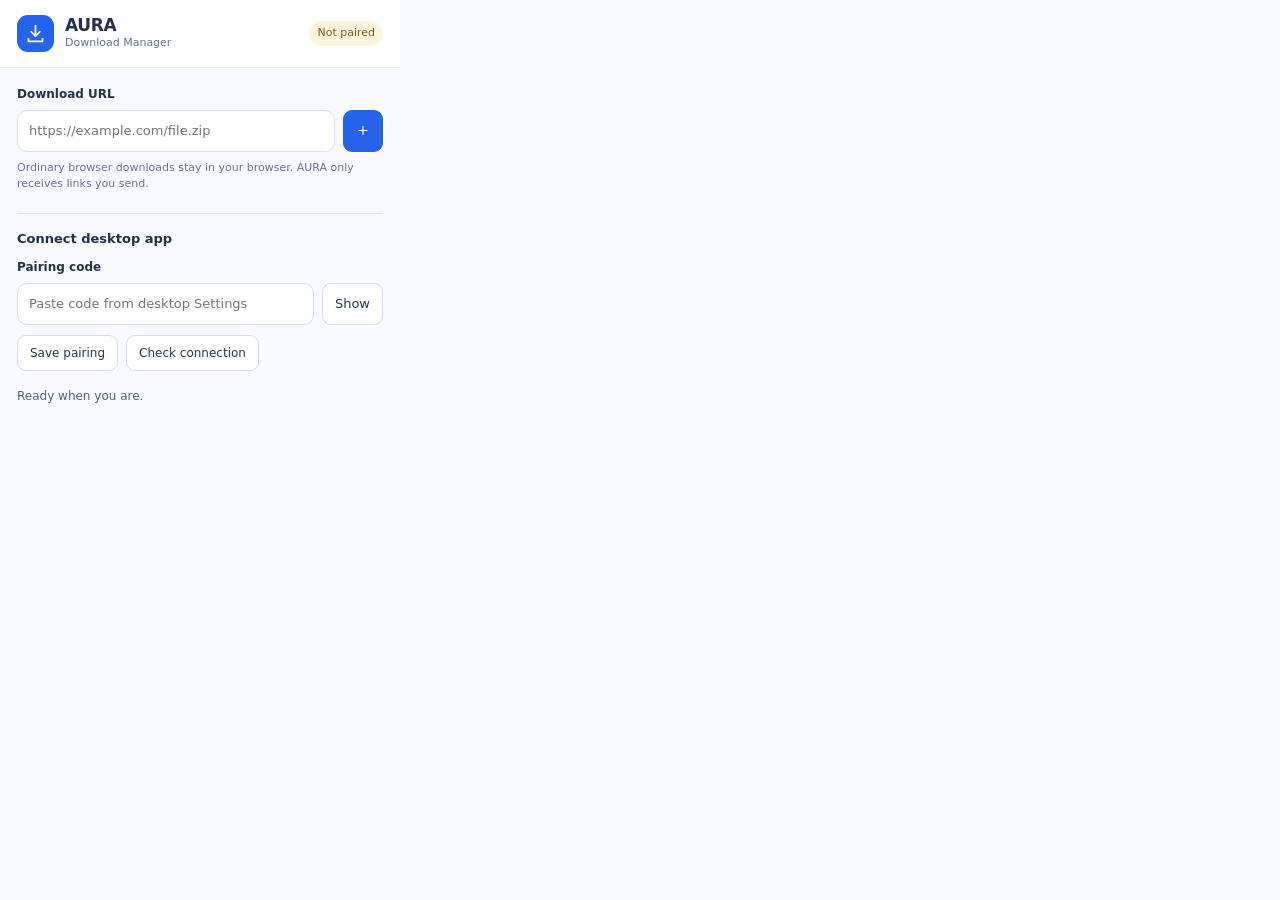
==== chrome/popup.html @ 23f6c223 "Add desktop source, Windows Qt app, paired browser controls and Pages site" ====
<!doctype html><html lang="en"><head><meta charset="utf-8"><meta name="viewport" content="width=device-width"><title>AURA</title><link rel="stylesheet" href="popup.css"></head><body>
<header><div class="logo" aria-hidden="true"><svg viewBox="0 0 24 24" fill="none" stroke="currentColor" stroke-width="2" stroke-linecap="round" stroke-linejoin="round"><path d="M12 3v12m-5-5 5 5 5-5M4 18v3h16v-3"/></svg></div><div><strong>AURA</strong><small>Download Manager</small></div><span id="state" class="status">Not paired</span></header>
<main><label for="url">Download URL</label><div class="field"><input id="url" type="url" placeholder="https://example.com/file.zip" autocomplete="off" spellcheck="false"><button id="send" class="primary" title="Add URL to AURA" aria-label="Add URL to AURA"><svg viewBox="0 0 24 24" fill="none" stroke="currentColor" stroke-width="2" stroke-linecap="round"><path d="M12 5v14M5 12h14"/></svg></button></div><p class="hint">Ordinary browser downloads stay in your browser. AURA only receives links you send.</p>
<section><div class="section-title">Connect desktop app</div><label for="token">Pairing code</label><div class="field"><input id="token" type="password" placeholder="Paste code from desktop Settings" autocomplete="off" spellcheck="false"><button id="toggle" title="Show or hide code" aria-label="Show or hide code">Show</button></div><div class="row"><button id="pair" class="secondary">Save pairing</button><button id="check" class="secondary">Check connection</button></div></section>
<div id="notice" role="status" aria-live="polite">Ready when you are.</div>
</main><script src="popup.js"></script></body></html>
---- chrome/popup.css ----
:root{color-scheme:light;font:13px/1.5 system-ui,-apple-system,"Segoe UI",sans-serif;color:#243249;background:#f8faff}*{box-sizing:border-box}body{margin:0;min-width:338px;max-width:400px}header{display:flex;align-items:center;gap:11px;background:white;border-bottom:1px solid #e5ebf3;padding:15px 17px}.logo{width:37px;height:37px;border-radius:11px;display:grid;place-items:center;background:#2563eb;color:white}.logo svg{width:21px;height:21px}strong{display:block;font-size:17px;letter-spacing:-.02em;line-height:1.2}small{display:block;color:#64748b;font-size:11px}.status{margin-left:auto;font-size:11px;color:#805b19;background:#fff5df;border-radius:99px;padding:4px 8px;white-space:nowrap}.status.online{color:#126045;background:#e7f8f0}main{padding:17px}label{font-size:12px;font-weight:650;display:block;margin-bottom:7px}.field{display:flex;gap:8px}input{min-width:0;flex:1;border:1px solid #d8e0ea;border-radius:10px;background:white;padding:10px 11px;color:#172337;outline:none;font:inherit}input:focus{border-color:#2872dc;box-shadow:0 0 0 3px #bfdbfe}button{display:inline-flex;align-items:center;justify-content:center;cursor:pointer;border:1px solid #d4dce8;border-radius:9px;background:white;color:#27364e;padding:8px 12px;font-weight:600;font:inherit;white-space:nowrap}button:hover{background:#edf4ff}button:focus-visible{outline:3px solid #93c5fd;outline-offset:2px}button:disabled{opacity:.5;cursor:wait}.primary{width:40px;flex-shrink:0;background:#2563eb;color:white;border-color:#2563eb}.primary:hover{background:#1e52c8}.primary svg{height:19px;width:19px}.hint{font-size:11px;color:#66768c;margin:8px 0 20px;line-height:1.5}section{border-top:1px solid #e4eaf2;padding-top:15px}.section-title{font-weight:700;font-size:13px;margin-bottom:10px}.row{display:flex;gap:8px;margin-top:10px}.secondary{font-size:12px}#notice{min-height:22px;font-size:12px;margin-top:16px;color:#52647f;overflow-wrap:anywhere}#notice.error{color:#ad2630}#notice.success{color:#14643f}@media(prefers-reduced-motion:no-preference){button{transition:background .14s ease}}
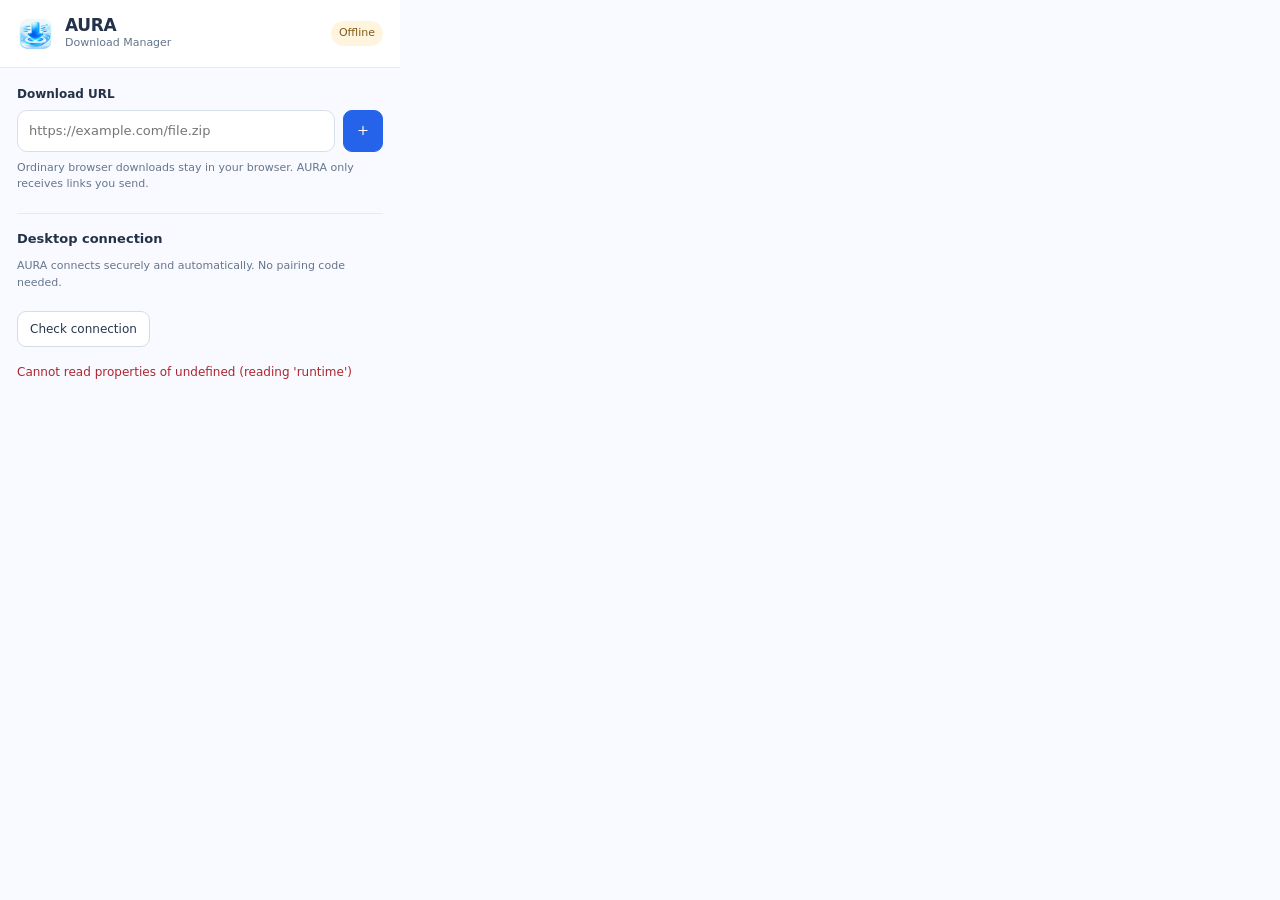
==== commit 25d81e9d: "AURA v0.6.3: zero-code browser pairing via native messaging" ====
--- a/chrome/popup.html
+++ b/chrome/popup.html
@@ -1,6 +1,6 @@
 <!doctype html><html lang="en"><head><meta charset="utf-8"><meta name="viewport" content="width=device-width"><title>AURA</title><link rel="stylesheet" href="popup.css"></head><body>
-<header><div class="logo" aria-hidden="true"><svg viewBox="0 0 24 24" fill="none" stroke="currentColor" stroke-width="2" stroke-linecap="round" stroke-linejoin="round"><path d="M12 3v12m-5-5 5 5 5-5M4 18v3h16v-3"/></svg></div><div><strong>AURA</strong><small>Download Manager</small></div><span id="state" class="status">Not paired</span></header>
+<header><div class="logo" aria-hidden="true"><img src="icon.png" alt="" width="37" height="37"></div><div><strong>AURA</strong><small>Download Manager</small></div><span id="state" class="status">Connecting</span></header>
 <main><label for="url">Download URL</label><div class="field"><input id="url" type="url" placeholder="https://example.com/file.zip" autocomplete="off" spellcheck="false"><button id="send" class="primary" title="Add URL to AURA" aria-label="Add URL to AURA"><svg viewBox="0 0 24 24" fill="none" stroke="currentColor" stroke-width="2" stroke-linecap="round"><path d="M12 5v14M5 12h14"/></svg></button></div><p class="hint">Ordinary browser downloads stay in your browser. AURA only receives links you send.</p>
-<section><div class="section-title">Connect desktop app</div><label for="token">Pairing code</label><div class="field"><input id="token" type="password" placeholder="Paste code from desktop Settings" autocomplete="off" spellcheck="false"><button id="toggle" title="Show or hide code" aria-label="Show or hide code">Show</button></div><div class="row"><button id="pair" class="secondary">Save pairing</button><button id="check" class="secondary">Check connection</button></div></section>
+<section class="connection"><div class="section-title">Desktop connection</div><p class="hint">AURA connects securely and automatically. No pairing code needed.</p><button id="check" class="secondary">Check connection</button></section>
 <div id="notice" role="status" aria-live="polite">Ready when you are.</div>
 </main><script src="popup.js"></script></body></html>
--- a/chrome/popup.css
+++ b/chrome/popup.css
@@ -1 +1 @@
-:root{color-scheme:light;font:13px/1.5 system-ui,-apple-system,"Segoe UI",sans-serif;color:#243249;background:#f8faff}*{box-sizing:border-box}body{margin:0;min-width:338px;max-width:400px}header{display:flex;align-items:center;gap:11px;background:white;border-bottom:1px solid #e5ebf3;padding:15px 17px}.logo{width:37px;height:37px;border-radius:11px;display:grid;place-items:center;background:#2563eb;color:white}.logo svg{width:21px;height:21px}strong{display:block;font-size:17px;letter-spacing:-.02em;line-height:1.2}small{display:block;color:#64748b;font-size:11px}.status{margin-left:auto;font-size:11px;color:#805b19;background:#fff5df;border-radius:99px;padding:4px 8px;white-space:nowrap}.status.online{color:#126045;background:#e7f8f0}main{padding:17px}label{font-size:12px;font-weight:650;display:block;margin-bottom:7px}.field{display:flex;gap:8px}input{min-width:0;flex:1;border:1px solid #d8e0ea;border-radius:10px;background:white;padding:10px 11px;color:#172337;outline:none;font:inherit}input:focus{border-color:#2872dc;box-shadow:0 0 0 3px #bfdbfe}button{display:inline-flex;align-items:center;justify-content:center;cursor:pointer;border:1px solid #d4dce8;border-radius:9px;background:white;color:#27364e;padding:8px 12px;font-weight:600;font:inherit;white-space:nowrap}button:hover{background:#edf4ff}button:focus-visible{outline:3px solid #93c5fd;outline-offset:2px}button:disabled{opacity:.5;cursor:wait}.primary{width:40px;flex-shrink:0;background:#2563eb;color:white;border-color:#2563eb}.primary:hover{background:#1e52c8}.primary svg{height:19px;width:19px}.hint{font-size:11px;color:#66768c;margin:8px 0 20px;line-height:1.5}section{border-top:1px solid #e4eaf2;padding-top:15px}.section-title{font-weight:700;font-size:13px;margin-bottom:10px}.row{display:flex;gap:8px;margin-top:10px}.secondary{font-size:12px}#notice{min-height:22px;font-size:12px;margin-top:16px;color:#52647f;overflow-wrap:anywhere}#notice.error{color:#ad2630}#notice.success{color:#14643f}@media(prefers-reduced-motion:no-preference){button{transition:background .14s ease}}+:root{color-scheme:light;font:13px/1.5 system-ui,-apple-system,"Segoe UI",sans-serif;color:#243249;background:#f8faff}*{box-sizing:border-box}body{margin:0;min-width:338px;max-width:400px}header{display:flex;align-items:center;gap:11px;background:white;border-bottom:1px solid #e5ebf3;padding:15px 17px}.logo{width:37px;height:37px;border-radius:11px;display:grid;place-items:center;background:#2563eb;color:white}.logo svg{width:21px;height:21px}strong{display:block;font-size:17px;letter-spacing:-.02em;line-height:1.2}small{display:block;color:#64748b;font-size:11px}.status{margin-left:auto;font-size:11px;color:#805b19;background:#fff5df;border-radius:99px;padding:4px 8px;white-space:nowrap}.status.online{color:#126045;background:#e7f8f0}main{padding:17px}label{font-size:12px;font-weight:650;display:block;margin-bottom:7px}.field{display:flex;gap:8px}input{min-width:0;flex:1;border:1px solid #d8e0ea;border-radius:10px;background:white;padding:10px 11px;color:#172337;outline:none;font:inherit}input:focus{border-color:#2872dc;box-shadow:0 0 0 3px #bfdbfe}button{display:inline-flex;align-items:center;justify-content:center;cursor:pointer;border:1px solid #d4dce8;border-radius:9px;background:white;color:#27364e;padding:8px 12px;font-weight:600;font:inherit;white-space:nowrap}button:hover{background:#edf4ff}button:focus-visible{outline:3px solid #93c5fd;outline-offset:2px}button:disabled{opacity:.5;cursor:wait}.primary{width:40px;flex-shrink:0;background:#2563eb;color:white;border-color:#2563eb}.primary:hover{background:#1e52c8}.primary svg{height:19px;width:19px}.hint{font-size:11px;color:#66768c;margin:8px 0 20px;line-height:1.5}section{border-top:1px solid #e4eaf2;padding-top:15px}.section-title{font-weight:700;font-size:13px;margin-bottom:10px}.row{display:flex;gap:8px;margin-top:10px}.secondary{font-size:12px}#notice{min-height:22px;font-size:12px;margin-top:16px;color:#52647f;overflow-wrap:anywhere}#notice.error{color:#ad2630}#notice.success{color:#14643f}@media(prefers-reduced-motion:no-preference){button{transition:background .14s ease}}.logo{background:transparent;box-shadow:none}.logo img{display:block;object-fit:contain;border-radius:10px}
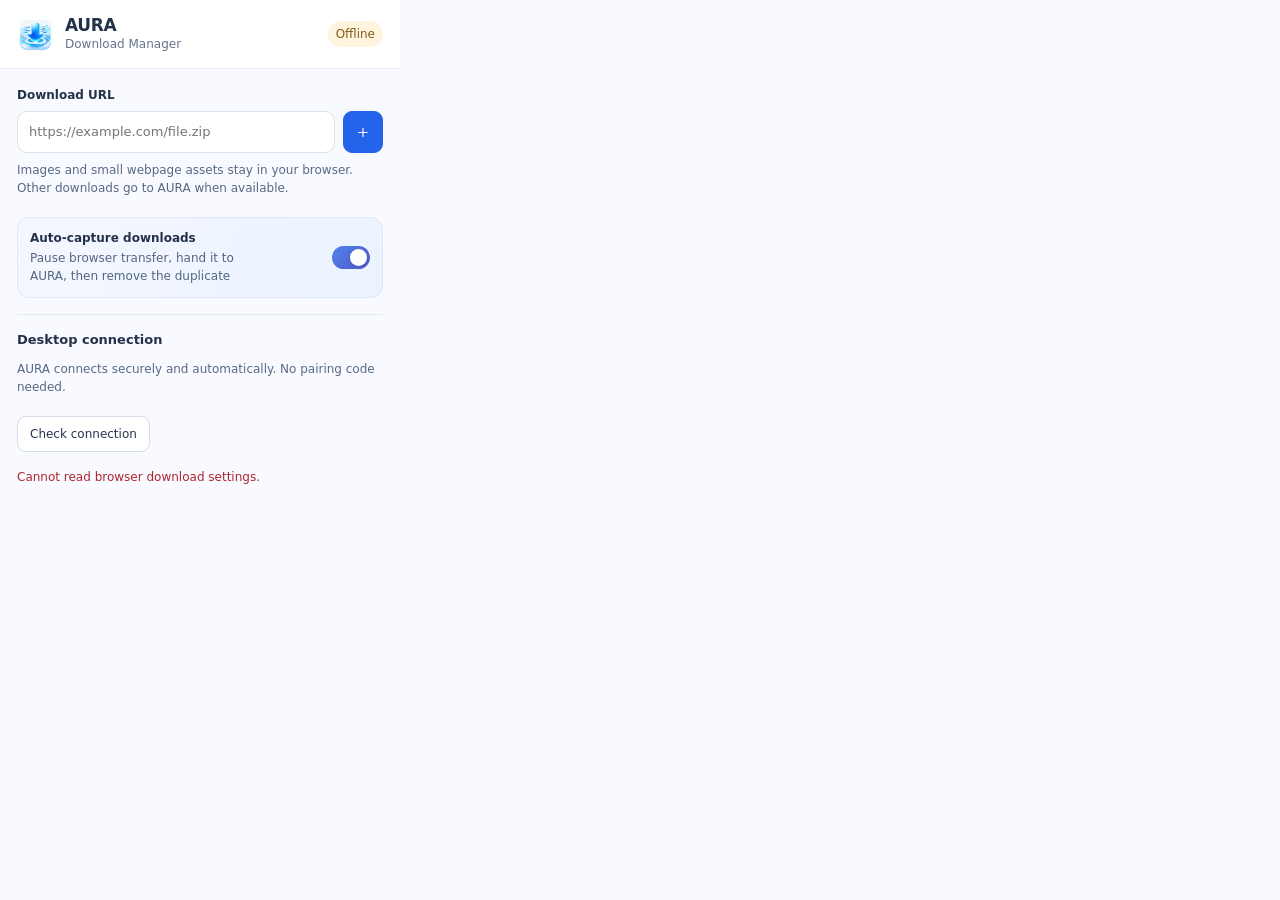
==== commit 7008469f: "AURA v0.6.4: automatic browser download capture with image exclusions" ====
--- a/chrome/popup.html
+++ b/chrome/popup.html
@@ -1,6 +1,10 @@
 <!doctype html><html lang="en"><head><meta charset="utf-8"><meta name="viewport" content="width=device-width"><title>AURA</title><link rel="stylesheet" href="popup.css"></head><body>
 <header><div class="logo" aria-hidden="true"><img src="icon.png" alt="" width="37" height="37"></div><div><strong>AURA</strong><small>Download Manager</small></div><span id="state" class="status">Connecting</span></header>
-<main><label for="url">Download URL</label><div class="field"><input id="url" type="url" placeholder="https://example.com/file.zip" autocomplete="off" spellcheck="false"><button id="send" class="primary" title="Add URL to AURA" aria-label="Add URL to AURA"><svg viewBox="0 0 24 24" fill="none" stroke="currentColor" stroke-width="2" stroke-linecap="round"><path d="M12 5v14M5 12h14"/></svg></button></div><p class="hint">Ordinary browser downloads stay in your browser. AURA only receives links you send.</p>
+<main><label for="url">Download URL</label><div class="field"><input id="url" type="url" placeholder="https://example.com/file.zip" autocomplete="off" spellcheck="false"><button id="send" class="primary" title="Add URL to AURA" aria-label="Add URL to AURA"><svg viewBox="0 0 24 24" fill="none" stroke="currentColor" stroke-width="2" stroke-linecap="round"><path d="M12 5v14M5 12h14"/></svg></button></div><p class="hint">Images and small webpage assets stay in your browser. Other downloads go to AURA when available.</p>
+<div class="capture-setting">
+  <div class="capture-info"><strong>Auto-capture downloads</strong><small>Pause browser transfer, hand it to AURA, then remove the duplicate</small></div>
+  <label class="switch" for="auto"><input id="auto" type="checkbox" checked aria-label="Automatically capture eligible downloads"><span class="track"></span></label>
+</div>
 <section class="connection"><div class="section-title">Desktop connection</div><p class="hint">AURA connects securely and automatically. No pairing code needed.</p><button id="check" class="secondary">Check connection</button></section>
 <div id="notice" role="status" aria-live="polite">Ready when you are.</div>
 </main><script src="popup.js"></script></body></html>
--- a/chrome/popup.css
+++ b/chrome/popup.css
@@ -1 +1,14 @@
-:root{color-scheme:light;font:13px/1.5 system-ui,-apple-system,"Segoe UI",sans-serif;color:#243249;background:#f8faff}*{box-sizing:border-box}body{margin:0;min-width:338px;max-width:400px}header{display:flex;align-items:center;gap:11px;background:white;border-bottom:1px solid #e5ebf3;padding:15px 17px}.logo{width:37px;height:37px;border-radius:11px;display:grid;place-items:center;background:#2563eb;color:white}.logo svg{width:21px;height:21px}strong{display:block;font-size:17px;letter-spacing:-.02em;line-height:1.2}small{display:block;color:#64748b;font-size:11px}.status{margin-left:auto;font-size:11px;color:#805b19;background:#fff5df;border-radius:99px;padding:4px 8px;white-space:nowrap}.status.online{color:#126045;background:#e7f8f0}main{padding:17px}label{font-size:12px;font-weight:650;display:block;margin-bottom:7px}.field{display:flex;gap:8px}input{min-width:0;flex:1;border:1px solid #d8e0ea;border-radius:10px;background:white;padding:10px 11px;color:#172337;outline:none;font:inherit}input:focus{border-color:#2872dc;box-shadow:0 0 0 3px #bfdbfe}button{display:inline-flex;align-items:center;justify-content:center;cursor:pointer;border:1px solid #d4dce8;border-radius:9px;background:white;color:#27364e;padding:8px 12px;font-weight:600;font:inherit;white-space:nowrap}button:hover{background:#edf4ff}button:focus-visible{outline:3px solid #93c5fd;outline-offset:2px}button:disabled{opacity:.5;cursor:wait}.primary{width:40px;flex-shrink:0;background:#2563eb;color:white;border-color:#2563eb}.primary:hover{background:#1e52c8}.primary svg{height:19px;width:19px}.hint{font-size:11px;color:#66768c;margin:8px 0 20px;line-height:1.5}section{border-top:1px solid #e4eaf2;padding-top:15px}.section-title{font-weight:700;font-size:13px;margin-bottom:10px}.row{display:flex;gap:8px;margin-top:10px}.secondary{font-size:12px}#notice{min-height:22px;font-size:12px;margin-top:16px;color:#52647f;overflow-wrap:anywhere}#notice.error{color:#ad2630}#notice.success{color:#14643f}@media(prefers-reduced-motion:no-preference){button{transition:background .14s ease}}.logo{background:transparent;box-shadow:none}.logo img{display:block;object-fit:contain;border-radius:10px}
+:root{color-scheme:light;font:13px/1.5 system-ui,-apple-system,"Segoe UI",sans-serif;color:#243249;background:#f8faff}*{box-sizing:border-box}body{margin:0;min-width:338px;max-width:400px}header{display:flex;align-items:center;gap:11px;background:white;border-bottom:1px solid #e5ebf3;padding:15px 17px}.logo{width:37px;height:37px;border-radius:11px;display:grid;place-items:center;background:#2563eb;color:white}.logo svg{width:21px;height:21px}strong{display:block;font-size:17px;letter-spacing:-.02em;line-height:1.2}small{display:block;color:#64748b;font-size:12px}.status{margin-left:auto;font-size:12px;color:#805b19;background:#fff5df;border-radius:99px;padding:4px 8px;white-space:nowrap}.status.online{color:#126045;background:#e7f8f0}main{padding:17px}label{font-size:12px;font-weight:650;display:block;margin-bottom:7px}.field{display:flex;gap:8px}input{min-width:0;flex:1;border:1px solid #d8e0ea;border-radius:10px;background:white;padding:10px 11px;color:#172337;outline:none;font:inherit}input:focus{border-color:#2872dc;box-shadow:0 0 0 3px #bfdbfe}button{display:inline-flex;align-items:center;justify-content:center;cursor:pointer;border:1px solid #d4dce8;border-radius:9px;background:white;color:#27364e;padding:8px 12px;font-weight:600;font:inherit;white-space:nowrap}button:hover{background:#edf4ff}button:focus-visible{outline:3px solid #93c5fd;outline-offset:2px}button:disabled{opacity:.5;cursor:wait}.primary{width:40px;flex-shrink:0;background:#2563eb;color:white;border-color:#2563eb}.primary:hover{background:#1e52c8}.primary svg{height:19px;width:19px}.hint{font-size:12px;color:#576985;margin:8px 0 20px;line-height:1.5}section{border-top:1px solid #e4eaf2;padding-top:15px}.section-title{font-weight:700;font-size:13px;margin-bottom:10px}.row{display:flex;gap:8px;margin-top:10px}.secondary{font-size:12px}#notice{min-height:22px;font-size:12px;margin-top:16px;color:#52647f;overflow-wrap:anywhere}#notice.error{color:#ad2630}#notice.success{color:#14643f}@media(prefers-reduced-motion:no-preference){button{transition:background .14s ease}}.logo{background:transparent;box-shadow:none}.logo img{display:block;object-fit:contain;border-radius:10px}
+
+.capture-setting{display:flex;align-items:center;gap:12px;justify-content:space-between;border:1px solid #dfe7f5;border-radius:12px;background:linear-gradient(110deg,#f5f7ff,#eaf3ff);padding:12px;margin:14px 0 16px}
+.capture-info{flex:1;min-width:0}
+.capture-info strong{font-size:12px;letter-spacing:0;font-weight:700;line-height:1.45}
+.capture-info small{font-size:12px;color:#536682;line-height:1.45;margin-top:3px;max-width:215px}
+.switch{position:relative;width:38px;height:23px;flex:0 0 auto;margin:0}
+.switch input{position:absolute;inset:0;opacity:0;cursor:pointer}
+.track{display:block;width:38px;height:23px;background:#bcc9dc;border-radius:99px;transition:background .15s}
+.track::before{content:"";display:block;position:absolute;top:3px;left:3px;width:17px;height:17px;background:#fff;border-radius:50%;box-shadow:0 1px 4px #0002;transition:transform .15s}
+.switch input:checked+.track{background:linear-gradient(135deg,#4f82ec,#5258ca)}
+.switch input:checked+.track::before{transform:translateX(15px)}
+.switch input:focus-visible+.track{outline:3px solid #93c5fd;outline-offset:3px}
+@media (prefers-reduced-motion: reduce){.track,.track::before{transition:none}}
